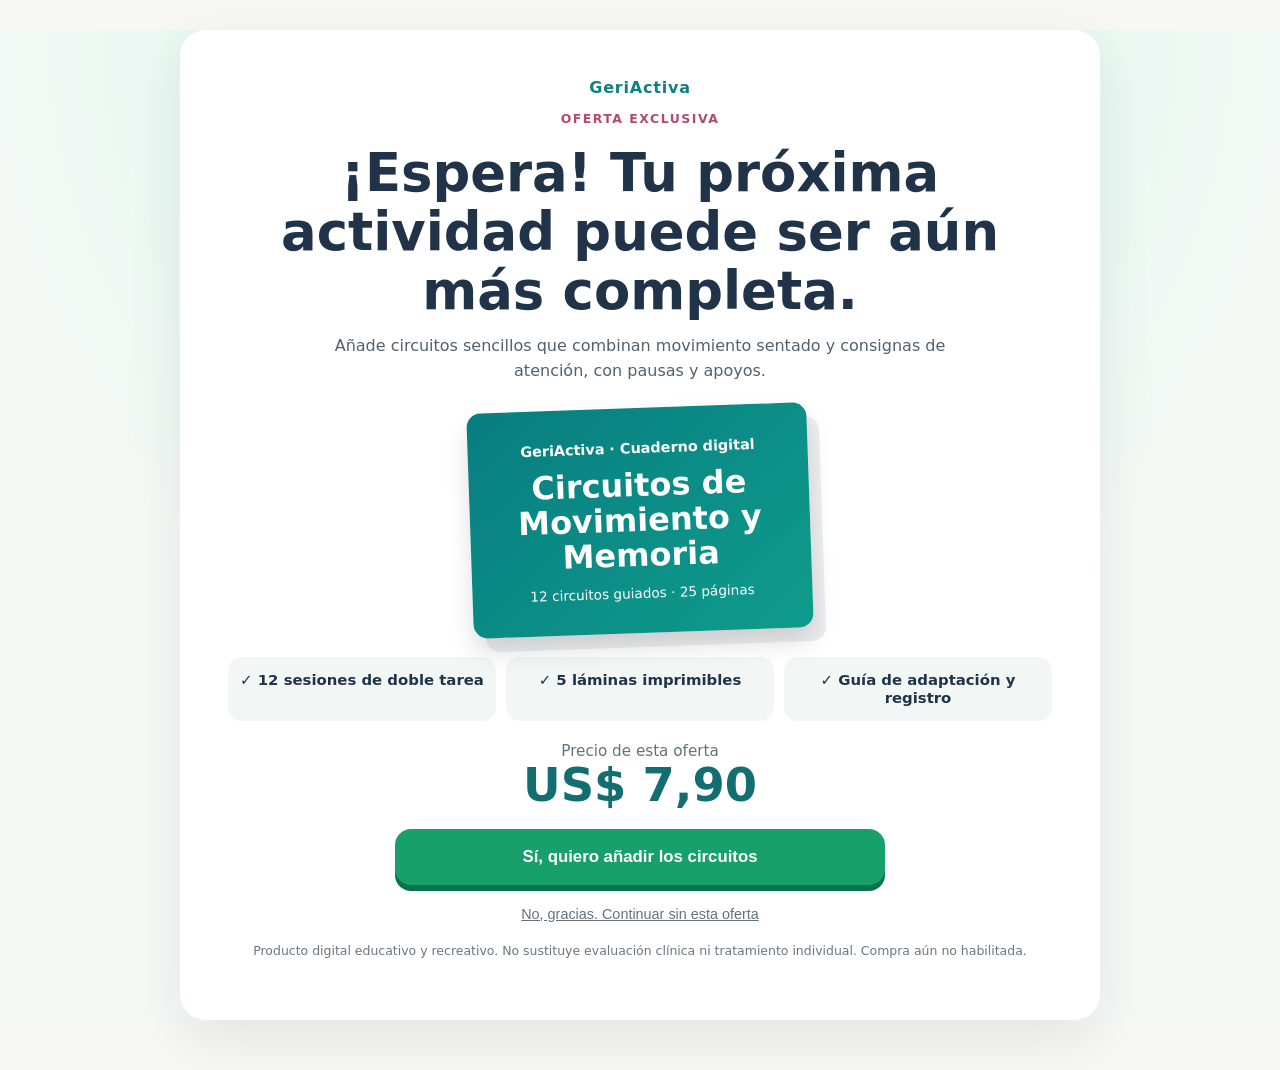
==== index.html @ 1ce244c3 "Add root index.html entry point for Cloudflare static Pages" ====
<!doctype html>
<html lang="es">

<head>
    <meta charset="utf-8">
    <meta name="viewport" content="width=device-width,initial-scale=1">
    <meta name="theme-color" content="#087d80">
    <meta name="description" content="Circuitos de Movimiento y Memoria — complemento digital GeriActiva.">
    <title>Circuitos de Movimiento y Memoria | GeriActiva</title>
    <link rel="stylesheet" href="assets/css/ofertas.css">
</head>

<body class="theme-one">
    <main>
        <article class="panel">
            <div class="brand">GeriActiva</div>
            <p class="eyebrow">Oferta exclusiva</p>
            <h1>¡Espera! Tu próxima actividad puede ser aún más completa.</h1>
            <p class="intro">Añade circuitos sencillos que combinan movimiento sentado y consignas de atención, con
                pausas y apoyos.</p>
            <div class="product" role="img"
                aria-label="Representación gráfica del cuaderno Circuitos de Movimiento y Memoria"><span
                    class="logo">GeriActiva · Cuaderno digital</span><strong>Circuitos de Movimiento y
                    Memoria</strong><small>12 circuitos guiados · 25 páginas</small></div>
            <ul class="benefits">
                <li>✓ 12 sesiones de doble tarea</li>
                <li>✓ 5 láminas imprimibles</li>
                <li>✓ Guía de adaptación y registro</li>
            </ul>
            <div class="price"><small>Precio de esta oferta</small>US$ 7,90</div><button class="cta"
                id="accept-upsell-1" type="button" data-action="accept">Sí, quiero añadir los circuitos</button><button
                class="decline" id="reject-upsell-1" type="button" data-action="reject">No, gracias. Continuar sin esta
                oferta</button>
            <p id="status" class="status" aria-live="polite"></p>
            <p class="note">Producto digital educativo y recreativo. No sustituye evaluación clínica ni tratamiento
                individual. Compra aún no habilitada.</p>
        </article>
    </main>
    <script defer src="assets/js/ofertas.js"></script>
</body>

</html>
---- assets/css/ofertas.css ----
:root{font-family:system-ui,-apple-system,Segoe UI,sans-serif;color:#203348;background:#f7f7f4}*{box-sizing:border-box}body{margin:0;min-height:100vh}main{width:min(100% - 32px,920px);margin:30px auto 50px}.panel{background:#fff;border-radius:26px;padding:clamp(22px,5vw,48px);box-shadow:0 18px 55px #15263816;text-align:center}.brand{font-weight:900;letter-spacing:.05em;color:#117e82}.eyebrow{font-weight:800;text-transform:uppercase;font-size:.78rem;letter-spacing:.12em;color:#b44970}h1{font-size:clamp(1.9rem,5vw,3.3rem);line-height:1.12;margin:14px auto;max-width:760px}p{line-height:1.55;color:#52616c}.intro{max-width:650px;margin:0 auto 22px}.product{position:relative;margin:24px auto;width:min(100%,340px);min-height:225px;border-radius:14px;display:flex;flex-direction:column;align-items:center;justify-content:center;gap:12px;padding:25px;transform:rotate(-2deg);box-shadow:12px 14px 0 #21374916,0 14px 25px #0002;background:linear-gradient(140deg,var(--cover),var(--cover2));color:white}.product .logo{font-size:.9rem;font-weight:800}.product strong{font-size:clamp(1.45rem,4vw,2rem);line-height:1.1}.product small{font-size:.85rem}.benefits{display:grid;grid-template-columns:repeat(3,1fr);gap:10px;list-style:none;padding:0;margin:22px 0}.benefits li{background:#f2f7f6;border-radius:14px;padding:14px 10px;font-size:.93rem;font-weight:650}.price{font-size:2.9rem;font-weight:900;color:#126e70;line-height:1.1;margin:12px 0 18px}.price small{font-size:.95rem;display:block;font-weight:500;color:#61727b}.cta{display:block;width:min(100%,490px);margin:12px auto 0;padding:18px 20px;border:0;border-radius:16px;background:#18a06c;color:#fff;font-size:1.05rem;font-weight:850;cursor:pointer;text-decoration:none;box-shadow:0 6px 0 #08734b}.cta:focus-visible,.decline:focus-visible{outline:3px solid #f7b12c;outline-offset:4px}.cta:hover{filter:brightness(1.05)}.cta:disabled{opacity:.6;cursor:not-allowed}.decline{display:inline-block;margin:20px auto 0;color:#64717c;font-size:.9rem;background:none;border:0;text-decoration:underline;cursor:pointer}.note{font-size:.78rem;color:#697781;margin-top:18px}.status{margin:15px auto;color:#925e18;font-size:.9rem;max-width:480px}.status:empty{display:none}.theme-one{--cover:#087d80;--cover2:#0f9c8c;background:radial-gradient(circle at top,#d3f8ec,#f6f8f6 60%)}.theme-two{--cover:#a84469;--cover2:#d67b97;background:linear-gradient(140deg,#2c2a42,#553454);color:#f8f4f7}.theme-two .panel{background:#fff9fd}.theme-two .brand{color:#a84469}.theme-two .price{color:#a84469}.theme-three{--cover:#087d80;--cover2:#4eac9d;background:#fff7df}.theme-four{--cover:#a84469;--cover2:#ed9ab4;background:#f9eef3}.tag{display:inline-block;background:#fff1d3;border-radius:99px;padding:7px 14px;font-weight:800;color:#84531b}.wheel{position:relative;width:min(78vw,310px);aspect-ratio:1;border:11px solid #fff;border-radius:50%;margin:20px auto;box-shadow:0 0 0 5px #087d80,0 18px 30px #0002;overflow:visible;transition:transform 4.4s cubic-bezier(.13,.8,.16,1);background:conic-gradient(from 0deg,#087d80 0 180deg,#f0bd56 180deg 360deg)}.wheel-wrap{position:relative;width:min(78vw,310px);margin:20px auto}.wheel-wrap:before{content:"▼";position:absolute;top:-34px;left:50%;transform:translateX(-50%);color:#b44970;font-size:36px;z-index:3;pointer-events:none}.wheel-wrap .wheel{width:100%;margin:0 auto}.wheel .half{position:absolute;top:50%;width:50%;text-align:center;font-size:1.45rem;font-weight:900;transform:translateY(-50%);color:white}.wheel .half.left{left:0}.wheel .half.right{right:0;color:#573a18}.wheel .hub{position:absolute;top:50%;left:50%;width:48px;height:48px;transform:translate(-50%,-50%);border:6px solid white;border-radius:50%;background:#b44970}.wheel.spinning{transform:rotate(1710deg)}.reveal{display:none}.reveal.show{display:block;animation:pop .5s ease both}@keyframes pop{from{opacity:0;transform:scale(.85)}to{opacity:1;transform:scale(1)}}@media(max-width:600px){main{margin:16px auto 35px}.benefits{grid-template-columns:1fr}.benefits li{padding:11px}.panel{border-radius:20px}.product{min-height:195px}.price{font-size:2.5rem}}@media(prefers-reduced-motion:reduce){*,*:before,*:after{animation-duration:.01ms!important;transition-duration:.01ms!important}}.theme-two .panel{color:#263345}.theme-two .panel h1{color:#263345}.theme-two .benefits li{color:#263345;background:#f6eaf0}.theme-two .intro{color:#4e5967}.theme-two .decline{color:#596574}
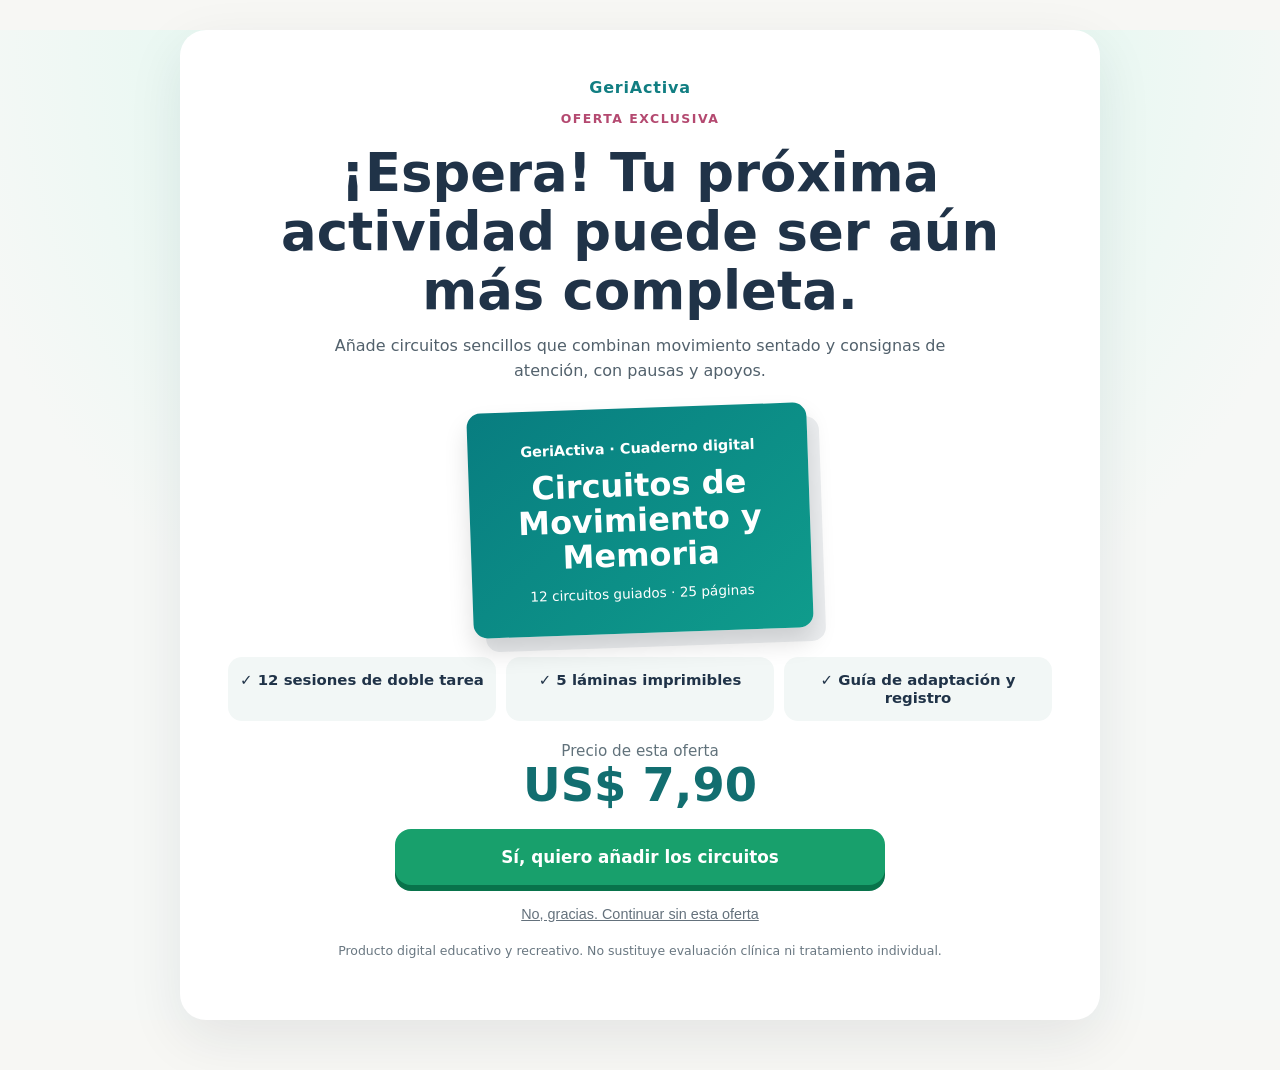
==== commit 629bf185: "Link Upsell 1 CTA to its Cakto checkout while preserving offer design" ====
--- a/index.html
+++ b/index.html
@@ -27,13 +27,12 @@
                 <li>✓ 5 láminas imprimibles</li>
                 <li>✓ Guía de adaptación y registro</li>
             </ul>
-            <div class="price"><small>Precio de esta oferta</small>US$ 7,90</div><button class="cta"
-                id="accept-upsell-1" type="button" data-action="accept">Sí, quiero añadir los circuitos</button><button
+            <div class="price"><small>Precio de esta oferta</small>US$ 7,90</div><a class="cta" id="accept-upsell-1" href="https://pay.cakto.com.br/3fq5giq_1342163" rel="noopener noreferrer">Sí, quiero añadir los circuitos</a><button
                 class="decline" id="reject-upsell-1" type="button" data-action="reject">No, gracias. Continuar sin esta
                 oferta</button>
             <p id="status" class="status" aria-live="polite"></p>
             <p class="note">Producto digital educativo y recreativo. No sustituye evaluación clínica ni tratamiento
-                individual. Compra aún no habilitada.</p>
+                individual. </p>
         </article>
     </main>
     <script defer src="assets/js/ofertas.js"></script>
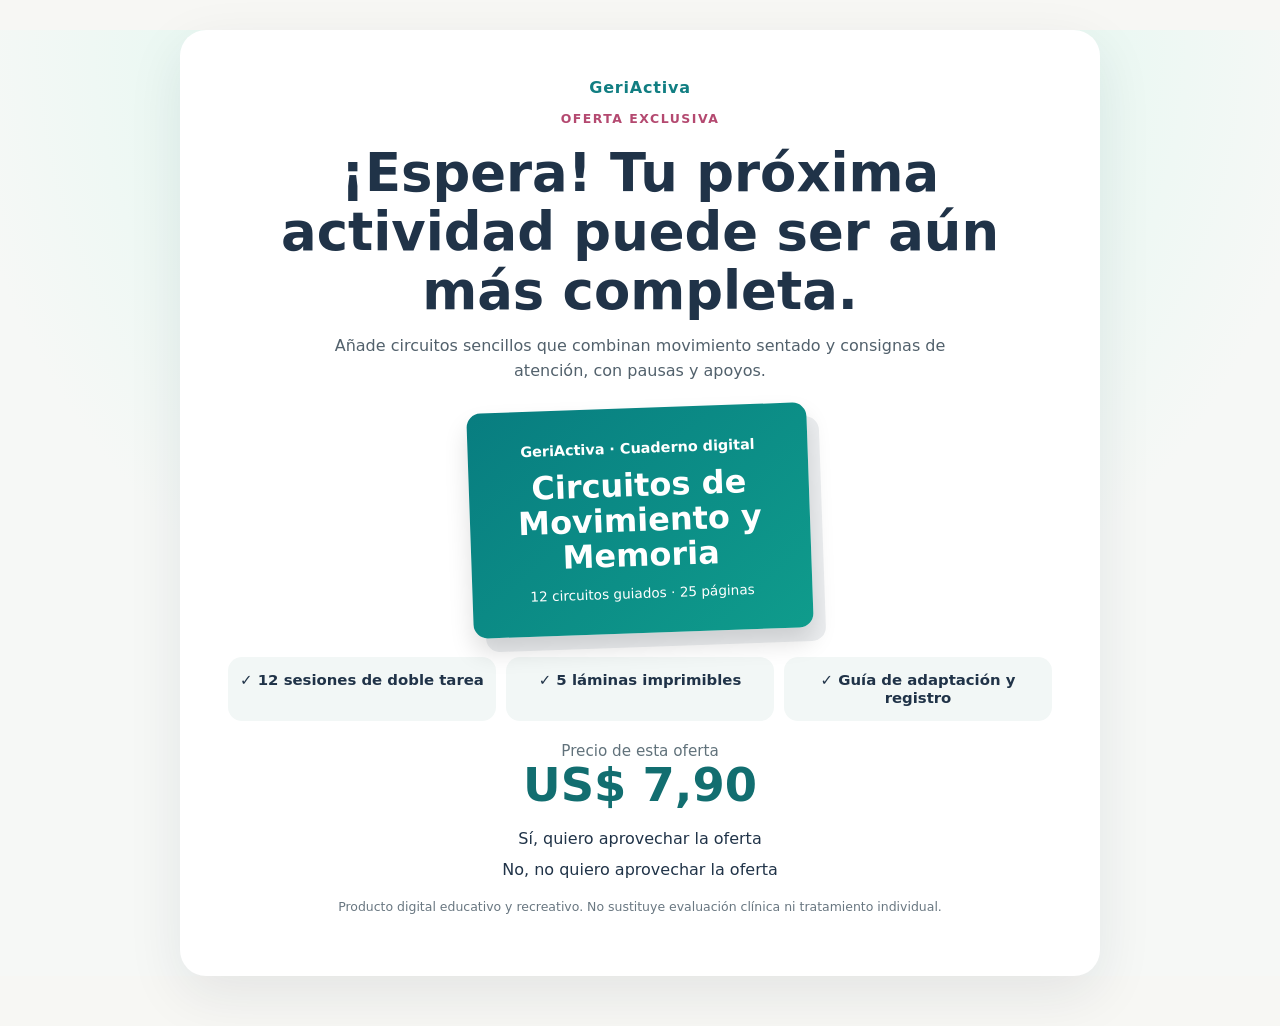
==== commit 21081184: "Integrate official Cakto upsell accept and reject buttons for Upsell 1" ====
--- a/index.html
+++ b/index.html
@@ -27,15 +27,29 @@
                 <li>✓ 5 láminas imprimibles</li>
                 <li>✓ Guía de adaptación y registro</li>
             </ul>
-            <div class="price"><small>Precio de esta oferta</small>US$ 7,90</div><a class="cta" id="accept-upsell-1" href="https://pay.cakto.com.br/3fq5giq_1342163" rel="noopener noreferrer">Sí, quiero añadir los circuitos</a><button
-                class="decline" id="reject-upsell-1" type="button" data-action="reject">No, gracias. Continuar sin esta
-                oferta</button>
+            <div class="price"><small>Precio de esta oferta</small>US$ 7,90</div><cakto-upsell-buttons class="cakto-offer-buttons">
+                <cakto-upsell-accept id="accept-upsell-1"
+                    bg-color="#0f7865"
+                    text-color="#ffffff"
+                    upsell-accept-url="members_area"
+                    offer-id="3fq5giq"
+                    app-base-url="https://app.cakto.com.br"
+                    offer-type="upsell"
+                    upsell-reject-url="https://geriactiva-downsell-1.infoprodutosbr99.workers.dev/">
+                    Sí, quiero aprovechar la oferta
+                </cakto-upsell-accept>
+                <cakto-upsell-reject id="reject-upsell-1"
+                    upsell-reject-url="https://geriactiva-downsell-1.infoprodutosbr99.workers.dev/">
+                    No, no quiero aprovechar la oferta
+                </cakto-upsell-reject>
+            </cakto-upsell-buttons>
             <p id="status" class="status" aria-live="polite"></p>
             <p class="note">Producto digital educativo y recreativo. No sustituye evaluación clínica ni tratamiento
                 individual. </p>
         </article>
     </main>
     <script defer src="assets/js/ofertas.js"></script>
+    <script defer src="https://caktoscripts.nyc3.cdn.digitaloceanspaces.com/upsell.js"></script>
 </body>
 
 </html>
--- a/assets/css/ofertas.css
+++ b/assets/css/ofertas.css
@@ -1 +1,7 @@
-:root{font-family:system-ui,-apple-system,Segoe UI,sans-serif;color:#203348;background:#f7f7f4}*{box-sizing:border-box}body{margin:0;min-height:100vh}main{width:min(100% - 32px,920px);margin:30px auto 50px}.panel{background:#fff;border-radius:26px;padding:clamp(22px,5vw,48px);box-shadow:0 18px 55px #15263816;text-align:center}.brand{font-weight:900;letter-spacing:.05em;color:#117e82}.eyebrow{font-weight:800;text-transform:uppercase;font-size:.78rem;letter-spacing:.12em;color:#b44970}h1{font-size:clamp(1.9rem,5vw,3.3rem);line-height:1.12;margin:14px auto;max-width:760px}p{line-height:1.55;color:#52616c}.intro{max-width:650px;margin:0 auto 22px}.product{position:relative;margin:24px auto;width:min(100%,340px);min-height:225px;border-radius:14px;display:flex;flex-direction:column;align-items:center;justify-content:center;gap:12px;padding:25px;transform:rotate(-2deg);box-shadow:12px 14px 0 #21374916,0 14px 25px #0002;background:linear-gradient(140deg,var(--cover),var(--cover2));color:white}.product .logo{font-size:.9rem;font-weight:800}.product strong{font-size:clamp(1.45rem,4vw,2rem);line-height:1.1}.product small{font-size:.85rem}.benefits{display:grid;grid-template-columns:repeat(3,1fr);gap:10px;list-style:none;padding:0;margin:22px 0}.benefits li{background:#f2f7f6;border-radius:14px;padding:14px 10px;font-size:.93rem;font-weight:650}.price{font-size:2.9rem;font-weight:900;color:#126e70;line-height:1.1;margin:12px 0 18px}.price small{font-size:.95rem;display:block;font-weight:500;color:#61727b}.cta{display:block;width:min(100%,490px);margin:12px auto 0;padding:18px 20px;border:0;border-radius:16px;background:#18a06c;color:#fff;font-size:1.05rem;font-weight:850;cursor:pointer;text-decoration:none;box-shadow:0 6px 0 #08734b}.cta:focus-visible,.decline:focus-visible{outline:3px solid #f7b12c;outline-offset:4px}.cta:hover{filter:brightness(1.05)}.cta:disabled{opacity:.6;cursor:not-allowed}.decline{display:inline-block;margin:20px auto 0;color:#64717c;font-size:.9rem;background:none;border:0;text-decoration:underline;cursor:pointer}.note{font-size:.78rem;color:#697781;margin-top:18px}.status{margin:15px auto;color:#925e18;font-size:.9rem;max-width:480px}.status:empty{display:none}.theme-one{--cover:#087d80;--cover2:#0f9c8c;background:radial-gradient(circle at top,#d3f8ec,#f6f8f6 60%)}.theme-two{--cover:#a84469;--cover2:#d67b97;background:linear-gradient(140deg,#2c2a42,#553454);color:#f8f4f7}.theme-two .panel{background:#fff9fd}.theme-two .brand{color:#a84469}.theme-two .price{color:#a84469}.theme-three{--cover:#087d80;--cover2:#4eac9d;background:#fff7df}.theme-four{--cover:#a84469;--cover2:#ed9ab4;background:#f9eef3}.tag{display:inline-block;background:#fff1d3;border-radius:99px;padding:7px 14px;font-weight:800;color:#84531b}.wheel{position:relative;width:min(78vw,310px);aspect-ratio:1;border:11px solid #fff;border-radius:50%;margin:20px auto;box-shadow:0 0 0 5px #087d80,0 18px 30px #0002;overflow:visible;transition:transform 4.4s cubic-bezier(.13,.8,.16,1);background:conic-gradient(from 0deg,#087d80 0 180deg,#f0bd56 180deg 360deg)}.wheel-wrap{position:relative;width:min(78vw,310px);margin:20px auto}.wheel-wrap:before{content:"▼";position:absolute;top:-34px;left:50%;transform:translateX(-50%);color:#b44970;font-size:36px;z-index:3;pointer-events:none}.wheel-wrap .wheel{width:100%;margin:0 auto}.wheel .half{position:absolute;top:50%;width:50%;text-align:center;font-size:1.45rem;font-weight:900;transform:translateY(-50%);color:white}.wheel .half.left{left:0}.wheel .half.right{right:0;color:#573a18}.wheel .hub{position:absolute;top:50%;left:50%;width:48px;height:48px;transform:translate(-50%,-50%);border:6px solid white;border-radius:50%;background:#b44970}.wheel.spinning{transform:rotate(1710deg)}.reveal{display:none}.reveal.show{display:block;animation:pop .5s ease both}@keyframes pop{from{opacity:0;transform:scale(.85)}to{opacity:1;transform:scale(1)}}@media(max-width:600px){main{margin:16px auto 35px}.benefits{grid-template-columns:1fr}.benefits li{padding:11px}.panel{border-radius:20px}.product{min-height:195px}.price{font-size:2.5rem}}@media(prefers-reduced-motion:reduce){*,*:before,*:after{animation-duration:.01ms!important;transition-duration:.01ms!important}}.theme-two .panel{color:#263345}.theme-two .panel h1{color:#263345}.theme-two .benefits li{color:#263345;background:#f6eaf0}.theme-two .intro{color:#4e5967}.theme-two .decline{color:#596574}+:root{font-family:system-ui,-apple-system,Segoe UI,sans-serif;color:#203348;background:#f7f7f4}*{box-sizing:border-box}body{margin:0;min-height:100vh}main{width:min(100% - 32px,920px);margin:30px auto 50px}.panel{background:#fff;border-radius:26px;padding:clamp(22px,5vw,48px);box-shadow:0 18px 55px #15263816;text-align:center}.brand{font-weight:900;letter-spacing:.05em;color:#117e82}.eyebrow{font-weight:800;text-transform:uppercase;font-size:.78rem;letter-spacing:.12em;color:#b44970}h1{font-size:clamp(1.9rem,5vw,3.3rem);line-height:1.12;margin:14px auto;max-width:760px}p{line-height:1.55;color:#52616c}.intro{max-width:650px;margin:0 auto 22px}.product{position:relative;margin:24px auto;width:min(100%,340px);min-height:225px;border-radius:14px;display:flex;flex-direction:column;align-items:center;justify-content:center;gap:12px;padding:25px;transform:rotate(-2deg);box-shadow:12px 14px 0 #21374916,0 14px 25px #0002;background:linear-gradient(140deg,var(--cover),var(--cover2));color:white}.product .logo{font-size:.9rem;font-weight:800}.product strong{font-size:clamp(1.45rem,4vw,2rem);line-height:1.1}.product small{font-size:.85rem}.benefits{display:grid;grid-template-columns:repeat(3,1fr);gap:10px;list-style:none;padding:0;margin:22px 0}.benefits li{background:#f2f7f6;border-radius:14px;padding:14px 10px;font-size:.93rem;font-weight:650}.price{font-size:2.9rem;font-weight:900;color:#126e70;line-height:1.1;margin:12px 0 18px}.price small{font-size:.95rem;display:block;font-weight:500;color:#61727b}.cta{display:block;width:min(100%,490px);margin:12px auto 0;padding:18px 20px;border:0;border-radius:16px;background:#18a06c;color:#fff;font-size:1.05rem;font-weight:850;cursor:pointer;text-decoration:none;box-shadow:0 6px 0 #08734b}.cta:focus-visible,.decline:focus-visible{outline:3px solid #f7b12c;outline-offset:4px}.cta:hover{filter:brightness(1.05)}.cta:disabled{opacity:.6;cursor:not-allowed}.decline{display:inline-block;margin:20px auto 0;color:#64717c;font-size:.9rem;background:none;border:0;text-decoration:underline;cursor:pointer}.note{font-size:.78rem;color:#697781;margin-top:18px}.status{margin:15px auto;color:#925e18;font-size:.9rem;max-width:480px}.status:empty{display:none}.theme-one{--cover:#087d80;--cover2:#0f9c8c;background:radial-gradient(circle at top,#d3f8ec,#f6f8f6 60%)}.theme-two{--cover:#a84469;--cover2:#d67b97;background:linear-gradient(140deg,#2c2a42,#553454);color:#f8f4f7}.theme-two .panel{background:#fff9fd}.theme-two .brand{color:#a84469}.theme-two .price{color:#a84469}.theme-three{--cover:#087d80;--cover2:#4eac9d;background:#fff7df}.theme-four{--cover:#a84469;--cover2:#ed9ab4;background:#f9eef3}.tag{display:inline-block;background:#fff1d3;border-radius:99px;padding:7px 14px;font-weight:800;color:#84531b}.wheel{position:relative;width:min(78vw,310px);aspect-ratio:1;border:11px solid #fff;border-radius:50%;margin:20px auto;box-shadow:0 0 0 5px #087d80,0 18px 30px #0002;overflow:visible;transition:transform 4.4s cubic-bezier(.13,.8,.16,1);background:conic-gradient(from 0deg,#087d80 0 180deg,#f0bd56 180deg 360deg)}.wheel-wrap{position:relative;width:min(78vw,310px);margin:20px auto}.wheel-wrap:before{content:"▼";position:absolute;top:-34px;left:50%;transform:translateX(-50%);color:#b44970;font-size:36px;z-index:3;pointer-events:none}.wheel-wrap .wheel{width:100%;margin:0 auto}.wheel .half{position:absolute;top:50%;width:50%;text-align:center;font-size:1.45rem;font-weight:900;transform:translateY(-50%);color:white}.wheel .half.left{left:0}.wheel .half.right{right:0;color:#573a18}.wheel .hub{position:absolute;top:50%;left:50%;width:48px;height:48px;transform:translate(-50%,-50%);border:6px solid white;border-radius:50%;background:#b44970}.wheel.spinning{transform:rotate(1710deg)}.reveal{display:none}.reveal.show{display:block;animation:pop .5s ease both}@keyframes pop{from{opacity:0;transform:scale(.85)}to{opacity:1;transform:scale(1)}}@media(max-width:600px){main{margin:16px auto 35px}.benefits{grid-template-columns:1fr}.benefits li{padding:11px}.panel{border-radius:20px}.product{min-height:195px}.price{font-size:2.5rem}}@media(prefers-reduced-motion:reduce){*,*:before,*:after{animation-duration:.01ms!important;transition-duration:.01ms!important}}.theme-two .panel{color:#263345}.theme-two .panel h1{color:#263345}.theme-two .benefits li{color:#263345;background:#f6eaf0}.theme-two .intro{color:#4e5967}.theme-two .decline{color:#596574}
+/* Botões oficiais Cakto: mantêm o layout da oferta e usam o fluxo de pagamento da plataforma. */
+.cakto-offer-buttons{display:flex;flex-direction:column;align-items:center;gap:12px;margin:12px auto 0}
+cakto-upsell-accept,cakto-upsell-reject{display:block;width:min(100%,490px)}
+cakto-upsell-accept::part(button){display:block;width:100%;min-height:58px;padding:18px 20px;border:0;border-radius:16px;background:#0f7865;color:#fff;font:850 1.05rem system-ui,-apple-system,Segoe UI,sans-serif;cursor:pointer;box-shadow:0 6px 0 #08734b}
+cakto-upsell-reject::part(button){background:transparent;color:#64717c;border:0;text-decoration:underline;font:.9rem system-ui,-apple-system,Segoe UI,sans-serif;cursor:pointer;padding:10px}
+cakto-upsell-accept::part(button):focus-visible,cakto-upsell-reject::part(button):focus-visible{outline:3px solid #f7b12c;outline-offset:4px}
